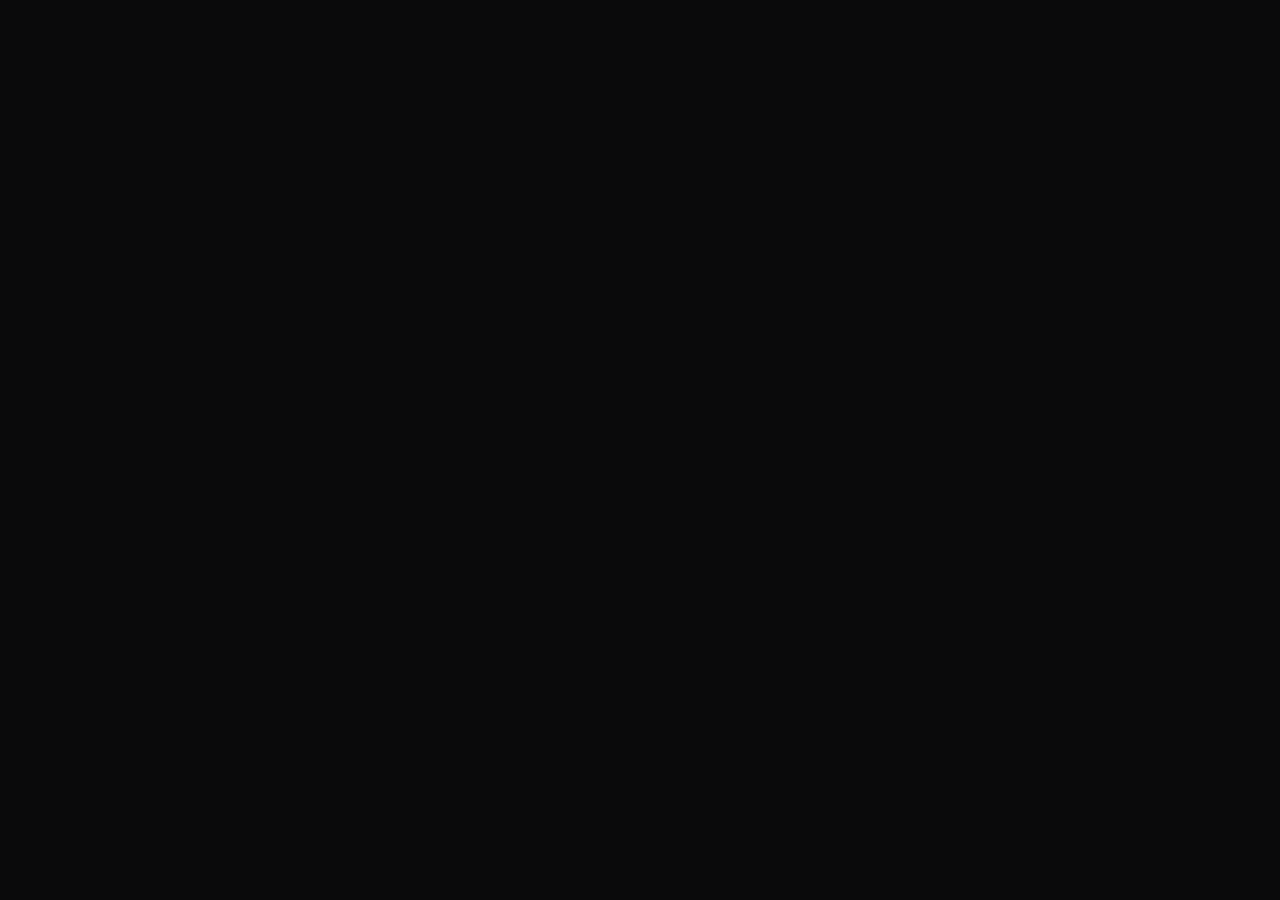
==== index.html @ 2b97b35b "Add files via upload" ====
<!DOCTYPE html>
<html lang="en" data-type="sans" data-cursor="custom">
<head>
  <meta charset="UTF-8" />
  <title>Lotify — Technology-led studio</title>
  <meta name="viewport" content="width=device-width, initial-scale=1" />

  <link rel="preconnect" href="https://fonts.googleapis.com" />
  <link rel="preconnect" href="https://fonts.gstatic.com" crossorigin />
  <link href="https://fonts.googleapis.com/css2?family=Space+Grotesk:wght@400;500;600;700&family=JetBrains+Mono:wght@400;500&family=Instrument+Serif:ital@0;1&display=swap" rel="stylesheet" />

  <link rel="stylesheet" href="styles.css" />
</head>
<body>
  <div id="root"></div>

  <script src="https://unpkg.com/react@18.3.1/umd/react.development.js" integrity="sha384-hD6/rw4ppMLGNu3tX5cjIb+uRZ7UkRJ6BPkLpg4hAu/6onKUg4lLsHAs9EBPT82L" crossorigin="anonymous"></script>
  <script src="https://unpkg.com/react-dom@18.3.1/umd/react-dom.development.js" integrity="sha384-u6aeetuaXnQ38mYT8rp6sbXaQe3NL9t+IBXmnYxwkUI2Hw4bsp2Wvmx4yRQF1uAm" crossorigin="anonymous"></script>
  <script src="https://unpkg.com/@babel/standalone@7.29.0/babel.min.js" integrity="sha384-m08KidiNqLdpJqLq95G/LEi8Qvjl/xUYll3QILypMoQ65QorJ9Lvtp2RXYGBFj1y" crossorigin="anonymous"></script>

  <script src="i18n.js"></script>
  <script src="data.js"></script>

  <script type="text/babel" src="project-art.jsx"></script>
  <script type="text/babel" src="hero-3d.jsx"></script>
  <script type="text/babel" src="app-core.jsx"></script>
  <script type="text/babel" src="sections.jsx"></script>
  <script type="text/babel" src="app.jsx"></script>
</body>
</html>
---- styles.css ----
/* =========================================================
   LOTIFY — dark tech-mono studio site
   Type system: Space Grotesk (display) + JetBrains Mono (mono) + Instrument Serif (editorial)
   ========================================================= */

:root {
  --bg: #0a0a0b;
  --bg-2: #0f0f11;
  --bg-3: #14141a;
  --fg: #f5f5f4;
  --fg-2: #a3a3a0;
  --fg-3: #5a5a55;
  --line: rgba(255,255,255,0.08);
  --line-2: rgba(255,255,255,0.14);
  --accent: #4DA3FF;
  --accent-2: #2BFFCF;
  --grain: 0.12;
  --font-display: 'Space Grotesk', 'Helvetica Neue', Arial, sans-serif;
  --font-mono: 'JetBrains Mono', 'Menlo', 'Courier New', monospace;
  --font-editorial: 'Instrument Serif', 'Times New Roman', serif;
  --font-ui: var(--font-display);
}

/* Tweakable typography modes */
html[data-type="sans"] { --font-ui: var(--font-display); }
html[data-type="serif"] { --font-ui: var(--font-editorial); }
html[data-type="mono"] { --font-ui: var(--font-mono); }

/* ===== Reset / base ===== */
*, *::before, *::after { box-sizing: border-box; }
html, body {
  margin: 0; padding: 0;
  background: var(--bg);
  color: var(--fg);
  font-family: var(--font-ui);
  font-size: 16px;
  line-height: 1.4;
  -webkit-font-smoothing: antialiased;
  -moz-osx-font-smoothing: grayscale;
  text-rendering: optimizeLegibility;
  overflow-x: hidden;
}
body.no-scroll { overflow: hidden; }
a { color: inherit; text-decoration: none; }
button { font-family: inherit; background: none; border: 0; color: inherit; padding: 0; cursor: pointer; }
img, canvas, svg { display: block; max-width: 100%; }

/* ===== Custom cursor ===== */
html[data-cursor="custom"] * { cursor: none !important; }
.cursor {
  position: fixed; top: 0; left: 0; pointer-events: none; z-index: 9999;
  mix-blend-mode: difference;
  transition: transform .15s cubic-bezier(.2,.9,.2,1), width .25s, height .25s, border-radius .25s;
  transform: translate(-50%, -50%);
  will-change: transform;
}
.cursor-dot {
  width: 10px; height: 10px; border-radius: 50%;
  background: var(--fg);
}
.cursor-ring {
  width: 40px; height: 40px; border-radius: 50%;
  border: 1px solid var(--fg);
  background: transparent;
}
.cursor.is-hover .cursor-ring { width: 72px; height: 72px; border-color: var(--accent); }
.cursor.is-drag .cursor-ring { width: 110px; height: 110px; border-radius: 50%; border-color: var(--accent); }
.cursor.is-drag .cursor-dot { width: 4px; height: 4px; }
.cursor.is-text .cursor-ring { width: 2px; height: 26px; border-radius: 2px; background: var(--fg); border: 0; }
.cursor.is-text .cursor-dot { opacity: 0; }

html[data-cursor="crosshair"] .cursor-ring {
  border-radius: 0; background: transparent; border: 0;
  width: 40px; height: 40px;
  background-image:
    linear-gradient(var(--fg), var(--fg)), linear-gradient(var(--fg), var(--fg)),
    linear-gradient(var(--fg), var(--fg)), linear-gradient(var(--fg), var(--fg));
  background-size: 10px 1px, 10px 1px, 1px 10px, 1px 10px;
  background-position: 0 50%, 100% 50%, 50% 0, 50% 100%;
  background-repeat: no-repeat;
}
html[data-cursor="blob"] .cursor-ring {
  border: 0;
  background: var(--accent);
  opacity: 0.85;
  filter: blur(6px);
}
html[data-cursor="blob"] .cursor-dot { background: var(--fg); }
html[data-cursor="none"] .cursor { display: none; }
html[data-cursor="none"] * { cursor: auto !important; }

/* Cursor trail dots */
.cursor-trail {
  position: fixed; pointer-events: none; z-index: 9998;
  width: 6px; height: 6px; border-radius: 50%;
  background: var(--accent);
  opacity: 0.4;
  mix-blend-mode: screen;
}

/* ===== Grain overlay ===== */
.grain {
  position: fixed; inset: -10%; z-index: 9997; pointer-events: none;
  opacity: var(--grain);
  background-image: url("data:image/svg+xml;utf8,<svg xmlns='http://www.w3.org/2000/svg' width='220' height='220'><filter id='n'><feTurbulence type='fractalNoise' baseFrequency='0.9' numOctaves='2' stitchTiles='stitch'/><feColorMatrix values='0 0 0 0 1  0 0 0 0 1  0 0 0 0 1  0 0 0 0.45 0'/></filter><rect width='100%25' height='100%25' filter='url(%23n)'/></svg>");
  background-size: 220px 220px;
  mix-blend-mode: overlay;
  animation: grain-shift 1.2s steps(6) infinite;
}
@keyframes grain-shift {
  0% { transform: translate(0,0); }
  20% { transform: translate(-3%, 2%); }
  40% { transform: translate(2%, -1%); }
  60% { transform: translate(-1%, 3%); }
  80% { transform: translate(3%, -2%); }
  100% { transform: translate(0,0); }
}

/* Scanline (subtle, tech vibe) */
.scanline {
  position: fixed; inset: 0; z-index: 9996; pointer-events: none;
  background: repeating-linear-gradient(0deg, rgba(255,255,255,0) 0, rgba(255,255,255,0) 2px, rgba(255,255,255,0.015) 3px, rgba(255,255,255,0) 4px);
  mix-blend-mode: overlay;
}

/* ===== Loading screen ===== */
.loader {
  position: fixed; inset: 0; z-index: 10000;
  background: var(--bg);
  display: grid; place-items: center;
  overflow: hidden;
}
.loader::before {
  content: '';
  position: absolute; inset: 0;
  background:
    radial-gradient(circle at 30% 30%, rgba(77,163,255,0.14), transparent 40%),
    radial-gradient(circle at 70% 70%, rgba(43,255,207,0.08), transparent 40%);
  animation: loader-breathe 3s ease-in-out infinite;
}
@keyframes loader-breathe {
  0%, 100% { opacity: 0.7; }
  50% { opacity: 1; }
}
.loader-inner {
  position: relative;
  width: min(820px, 90vw);
  display: grid;
  gap: 48px;
  justify-items: stretch;
}
.loader-row {
  display: flex; align-items: center; justify-content: space-between;
  font-family: var(--font-mono); font-size: 11px; letter-spacing: 0.12em;
  color: var(--fg-2);
  text-transform: uppercase;
}
.loader-brand {
  display: flex; align-items: center; justify-content: center;
  gap: 24px;
}
.loader-brand-word {
  font-family: var(--font-display);
  font-weight: 700;
  font-size: clamp(72px, 13vw, 180px);
  letter-spacing: -0.06em;
  line-height: 0.9;
  position: relative;
}
.loader-brand-word::after {
  content: '.';
  color: var(--accent);
}
.loader-brand-word .ch {
  display: inline-block;
  opacity: 0;
  transform: translateY(60%);
  animation: ch-in .6s cubic-bezier(.2,.9,.2,1) forwards;
}
@keyframes ch-in {
  to { opacity: 1; transform: translateY(0); }
}
.loader-bar {
  position: relative;
  height: 2px;
  background: var(--line);
  overflow: hidden;
}
.loader-bar-fill {
  position: absolute; inset: 0 100% 0 0;
  background: var(--fg);
  transition: right .15s linear;
}
.loader-bar-fill::after {
  content: '';
  position: absolute; right: 0; top: 0; bottom: 0; width: 80px;
  background: linear-gradient(90deg, transparent, var(--accent));
}
.loader-meta {
  display: grid; grid-template-columns: 1fr 1fr 1fr; gap: 12px;
  font-family: var(--font-mono); font-size: 10px; letter-spacing: 0.12em;
  color: var(--fg-3); text-transform: uppercase;
}
.loader-meta span b { color: var(--fg); font-weight: 500; }
.loader-scramble {
  font-family: var(--font-mono); font-size: 12px; letter-spacing: 0.1em;
  color: var(--fg-2); text-transform: uppercase;
  min-height: 1em;
}
.loader.is-out { animation: loader-out .8s cubic-bezier(.7,0,.3,1) forwards; }
@keyframes loader-out {
  to { transform: translateY(-100%); }
}

/* corner ticks for loading screen */
.corner {
  position: absolute;
  width: 18px; height: 18px;
  border: 1px solid var(--fg-2);
}
.corner.tl { top: 24px; left: 24px; border-right: 0; border-bottom: 0; }
.corner.tr { top: 24px; right: 24px; border-left: 0; border-bottom: 0; }
.corner.bl { bottom: 24px; left: 24px; border-right: 0; border-top: 0; }
.corner.br { bottom: 24px; right: 24px; border-left: 0; border-top: 0; }

/* ===== Header ===== */
.header {
  position: fixed; top: 0; left: 0; right: 0; z-index: 500;
  padding: 18px 24px;
  display: grid;
  grid-template-columns: auto 1fr auto auto;
  align-items: center;
  gap: 24px;
  pointer-events: none;
}
.header > * { pointer-events: auto; }
.header-logo {
  width: 46px; height: 46px;
  display: grid; place-items: center;
}
.header-logo img { width: 100%; height: 100%; object-fit: contain; filter: none; }
.header-status {
  display: flex; align-items: center; gap: 32px;
  font-family: var(--font-mono); font-size: 10px; letter-spacing: 0.12em;
  color: var(--fg-2); text-transform: uppercase;
  justify-self: center;
}
.header-status .cell { display: flex; align-items: center; gap: 8px; }
.header-status .cell.tag { max-width: 280px; }
.header-status .dot {
  width: 6px; height: 6px; border-radius: 50%;
  background: var(--accent-2);
  animation: dot-pulse 1.4s ease-in-out infinite;
}
@keyframes dot-pulse {
  0%, 100% { opacity: 0.6; transform: scale(1); }
  50% { opacity: 1; transform: scale(1.3); box-shadow: 0 0 10px var(--accent-2); }
}
.lang-toggle {
  display: inline-flex; align-items: center;
  background: rgba(255,255,255,0.06);
  border: 1px solid var(--line-2);
  border-radius: 999px;
  padding: 4px;
  font-family: var(--font-mono); font-size: 10px; letter-spacing: 0.12em;
  text-transform: uppercase;
  backdrop-filter: blur(10px);
}
.lang-toggle button {
  padding: 6px 12px;
  border-radius: 999px;
  color: var(--fg-2);
  transition: color .2s;
}
.lang-toggle button.active { background: var(--fg); color: var(--bg); }
.sound-toggle {
  font-family: var(--font-mono); font-size: 10px; letter-spacing: 0.14em;
  color: var(--fg-2); text-transform: uppercase;
  padding: 8px 12px;
  border: 1px solid transparent;
  transition: color .2s, border-color .2s;
  display: inline-flex; align-items: center; gap: 8px;
}
.sound-toggle:hover { color: var(--fg); }
.sound-toggle .eq {
  display: inline-flex; gap: 2px; align-items: flex-end; height: 14px;
}
.sound-toggle .eq span {
  width: 2px; background: currentColor; height: 40%;
  animation: eq 1s ease-in-out infinite;
}
.sound-toggle.is-on .eq span { animation-play-state: running; }
.sound-toggle:not(.is-on) .eq span { animation-play-state: paused; height: 20%; }
.sound-toggle .eq span:nth-child(2) { animation-delay: .15s; }
.sound-toggle .eq span:nth-child(3) { animation-delay: .3s; }
.sound-toggle .eq span:nth-child(4) { animation-delay: .45s; }
@keyframes eq { 0%,100% { height: 20%; } 50% { height: 90%; } }

.btn-pill {
  position: relative;
  display: inline-flex; align-items: center; gap: 10px;
  background: var(--fg);
  color: var(--bg);
  padding: 12px 22px;
  border-radius: 999px;
  font-family: var(--font-ui); font-weight: 500;
  font-size: 14px;
  transition: transform .2s cubic-bezier(.2,.9,.2,1);
  will-change: transform;
}
.btn-pill.ghost {
  background: transparent;
  color: var(--fg);
  border: 1px solid var(--line-2);
}
.btn-pill.accent { background: var(--accent); color: var(--bg); }
.btn-pill:hover { transform: translate3d(var(--mx, 0), var(--my, 0), 0) scale(1.03); }
.btn-pill .arrow { display: inline-block; transition: transform .3s; }
.btn-pill:hover .arrow { transform: translateX(3px) rotate(-45deg); }

/* Floating bottom nav (Work / About etc.) */
.floating-nav {
  position: fixed; left: 50%; bottom: 22px; z-index: 400;
  transform: translateX(-50%);
  background: rgba(255,255,255,0.05);
  border: 1px solid var(--line-2);
  backdrop-filter: blur(20px);
  border-radius: 999px;
  padding: 5px;
  display: flex; gap: 2px;
  font-family: var(--font-ui); font-weight: 500;
  font-size: 14px;
}
.floating-nav button {
  position: relative;
  padding: 9px 18px;
  border-radius: 999px;
  color: var(--fg-2);
  transition: color .2s;
  z-index: 1;
}
.floating-nav button:hover { color: var(--fg); }
.floating-nav button.active { color: var(--bg); }
.floating-nav .nav-indicator {
  position: absolute;
  top: 5px; bottom: 5px;
  background: var(--fg);
  border-radius: 999px;
  transition: left .35s cubic-bezier(.7,0,.3,1), width .35s cubic-bezier(.7,0,.3,1);
  z-index: 0;
}

/* Bottom left / right controls */
.bottom-left {
  position: fixed; left: 22px; bottom: 22px; z-index: 400;
  display: flex; gap: 8px;
}
.bottom-right {
  position: fixed; right: 22px; bottom: 22px; z-index: 400;
  display: flex; gap: 8px;
}
.icon-btn {
  width: 44px; height: 44px;
  background: rgba(255,255,255,0.05);
  border: 1px solid var(--line-2);
  backdrop-filter: blur(20px);
  border-radius: 999px;
  display: grid; place-items: center;
  color: var(--fg);
  transition: background .2s, color .2s;
}
.icon-btn:hover { background: var(--fg); color: var(--bg); }
.icon-btn.is-active { background: var(--fg); color: var(--bg); }

/* ===== Screens (Work / About / Careers etc.) ===== */
.screen { display: none; }
.screen.is-active { display: block; animation: screen-in .5s cubic-bezier(.2,.9,.2,1); }
@keyframes screen-in { from { opacity: 0; transform: translateY(12px); } to { opacity: 1; transform: none; } }

/* ===== Hero stage (3D grid) ===== */
.hero-stage {
  position: relative;
  width: 100vw; height: 100vh;
  overflow: hidden;
  cursor: grab;
}
.hero-stage.is-dragging { cursor: grabbing; }
.hero-3d {
  position: absolute; inset: 0;
  perspective: 1400px;
  transform-style: preserve-3d;
}
.hero-world {
  position: absolute; top: 50%; left: 50%;
  width: 0; height: 0;
  transform-style: preserve-3d;
  will-change: transform;
}
.hero-tile {
  position: absolute;
  top: 50%; left: 50%;
  width: 420px; height: 260px;
  margin: -130px 0 0 -210px;
  border-radius: 14px;
  overflow: hidden;
  transform-style: preserve-3d;
  background: var(--bg-3);
  border: 1px solid var(--line-2);
  box-shadow: 0 20px 60px -20px rgba(0,0,0,0.6);
  will-change: transform, opacity;
  backface-visibility: hidden;
  transition: box-shadow .3s;
}
.hero-tile:hover { box-shadow: 0 30px 80px -20px rgba(77,163,255,0.35); }
.hero-tile .tile-meta {
  position: absolute; inset: auto 14px 12px 14px;
  display: flex; justify-content: space-between; align-items: flex-end;
  font-family: var(--font-mono); font-size: 10px; letter-spacing: 0.12em;
  color: rgba(255,255,255,0.8); text-transform: uppercase;
  z-index: 2;
}
.hero-tile .tile-top {
  position: absolute; inset: 12px 14px auto 14px;
  display: flex; justify-content: space-between;
  font-family: var(--font-mono); font-size: 10px; letter-spacing: 0.12em;
  color: rgba(255,255,255,0.75); text-transform: uppercase;
  z-index: 2;
}
.hero-tile .tile-title {
  position: absolute; inset: 50% 20px auto 20px;
  transform: translateY(-50%);
  font-family: var(--font-display);
  font-weight: 700;
  font-size: 42px;
  letter-spacing: -0.04em;
  line-height: 0.95;
  color: #fff;
  mix-blend-mode: difference;
  z-index: 2;
}
.hero-tile .tile-art {
  position: absolute; inset: 0;
  z-index: 0;
  overflow: hidden;
}
.hero-tile .tile-overlay {
  position: absolute; inset: 0;
  background: linear-gradient(180deg, rgba(0,0,0,0.0) 0%, rgba(0,0,0,0.35) 100%);
  z-index: 1;
}

/* Hero floating title */
.hero-copy {
  position: absolute; left: 0; right: 0; top: 12vh;
  z-index: 10;
  pointer-events: none;
  text-align: center;
  padding: 0 24px;
}
.hero-copy h1 {
  font-family: var(--font-display);
  font-weight: 700;
  font-size: clamp(56px, 10vw, 148px);
  line-height: 0.88;
  letter-spacing: -0.05em;
  margin: 0;
  mix-blend-mode: difference;
  color: #fff;
}
.hero-copy h1 .em {
  font-family: var(--font-editorial);
  font-style: italic;
  font-weight: 400;
  letter-spacing: -0.02em;
  color: var(--accent);
}
.hero-copy .sub {
  margin-top: 28px;
  font-family: var(--font-mono); font-size: 11px; letter-spacing: 0.18em;
  color: var(--fg-2); text-transform: uppercase;
  mix-blend-mode: difference;
}
.hero-copy .sub .sep { opacity: .4; margin: 0 8px; }

/* Hero bottom indicators */
.hero-indicator {
  position: absolute; left: 24px; top: 50%; transform: translateY(-50%);
  z-index: 20;
  font-family: var(--font-mono); font-size: 10px; letter-spacing: 0.12em;
  color: var(--fg-3); text-transform: uppercase;
  writing-mode: vertical-rl;
}
.hero-indicator.right { left: auto; right: 24px; }

/* Marquee hero alt */
.hero-marquee-wrap {
  position: relative;
  width: 100vw; height: 100vh;
  display: flex; flex-direction: column; justify-content: center; gap: 40px;
  overflow: hidden;
}
.hero-marquee {
  display: flex;
  gap: 24px;
  animation: marquee 45s linear infinite;
  will-change: transform;
}
.hero-marquee.rev { animation-direction: reverse; animation-duration: 55s; }
.hero-marquee .hero-tile {
  position: relative; top: 0; left: 0; margin: 0;
  width: 440px; height: 280px;
  flex-shrink: 0;
}
@keyframes marquee {
  from { transform: translateX(0); }
  to { transform: translateX(-50%); }
}

/* ===== About / general content ===== */
.section {
  position: relative;
  padding: 140px 48px;
  border-top: 1px solid var(--line);
}
.section .eyebrow {
  position: absolute; top: 140px; left: 48px;
  font-family: var(--font-mono); font-size: 10px; letter-spacing: 0.16em;
  color: var(--fg-2); text-transform: uppercase;
  display: flex; align-items: center; gap: 10px;
}
.section .eyebrow::before {
  content: ''; width: 6px; height: 6px; border-radius: 50%;
  background: var(--accent);
}
.lead {
  max-width: 1100px;
  margin: 0 0 0 auto;
  font-family: var(--font-display);
  font-weight: 500;
  font-size: clamp(32px, 3.6vw, 60px);
  line-height: 1.05;
  letter-spacing: -0.03em;
}
.lead .em {
  font-family: var(--font-editorial); font-style: italic; font-weight: 400; color: var(--fg-2);
  letter-spacing: -0.01em;
}

/* ===== Zones / Services ===== */
.zones-grid {
  display: grid;
  grid-template-columns: repeat(3, 1fr);
  gap: 0;
  border-top: 1px solid var(--line);
  margin-top: 80px;
}
.zone {
  padding: 40px 32px 48px;
  border-right: 1px solid var(--line);
  position: relative;
  cursor: pointer;
  overflow: hidden;
}
.zone:last-child { border-right: 0; }
.zone .num {
  font-family: var(--font-mono); font-size: 10px; letter-spacing: 0.16em;
  color: var(--fg-3); text-transform: uppercase;
  margin-bottom: 120px;
}
.zone h3 {
  font-family: var(--font-display); font-weight: 600;
  font-size: 64px; letter-spacing: -0.03em; line-height: 1;
  margin: 0 0 20px 0;
}
.zone p {
  font-size: 15px; color: var(--fg-2); line-height: 1.5;
  margin: 0;
  max-width: 360px;
}
.zone .zone-bar {
  position: absolute; left: 0; right: 0; bottom: 0;
  height: 2px; background: var(--fg);
  transform-origin: left;
  transform: scaleX(0);
  transition: transform .6s cubic-bezier(.2,.9,.2,1);
}
.zone:hover .zone-bar { transform: scaleX(1); }
.zone .zone-shimmer {
  position: absolute; top: 0; left: 0;
  width: 140%; height: 100%;
  background: linear-gradient(90deg, transparent 0%, rgba(77,163,255,0.05) 50%, transparent 100%);
  transform: translateX(-100%);
  opacity: 0;
  transition: opacity .3s;
  pointer-events: none;
}
.zone:hover .zone-shimmer {
  opacity: 1;
  animation: shimmer 1.5s cubic-bezier(.4,0,.2,1) infinite;
}
@keyframes shimmer {
  to { transform: translateX(100%); }
}

/* ===== Process ===== */
.process-list {
  margin-top: 60px;
  border-top: 1px solid var(--line);
}
.process-row {
  display: grid;
  grid-template-columns: 80px 1fr 1fr 40px;
  align-items: center;
  gap: 32px;
  padding: 36px 0;
  border-bottom: 1px solid var(--line);
  cursor: pointer;
  position: relative;
  transition: padding-left .4s;
}
.process-row:hover { padding-left: 20px; }
.process-row .pnum {
  font-family: var(--font-mono); font-size: 12px; letter-spacing: 0.12em;
  color: var(--fg-3);
}
.process-row .ptitle {
  font-family: var(--font-display); font-weight: 600;
  font-size: clamp(32px, 4vw, 64px);
  letter-spacing: -0.03em; line-height: 1;
}
.process-row .pbody {
  color: var(--fg-2);
  font-size: 15px; line-height: 1.5;
  max-width: 440px;
  opacity: .7;
  transition: opacity .3s;
}
.process-row:hover .pbody { opacity: 1; }
.process-row .pdot {
  width: 40px; height: 40px; border-radius: 50%;
  border: 1px solid var(--line-2);
  display: grid; place-items: center;
  transition: background .3s, color .3s, border-color .3s;
}
.process-row:hover .pdot {
  background: var(--accent); border-color: var(--accent); color: var(--bg);
}

/* ===== Clients marquee ===== */
.clients-grid {
  display: grid;
  grid-template-columns: repeat(7, 1fr);
  gap: 1px;
  background: var(--line);
  margin-top: 80px;
  border: 1px solid var(--line);
}
.client-cell {
  background: var(--bg);
  padding: 36px 20px;
  display: grid; place-items: center;
  font-family: var(--font-display); font-weight: 600;
  font-size: 18px; letter-spacing: -0.02em;
  color: var(--fg-2);
  transition: color .3s, background .3s;
  cursor: default;
  min-height: 100px;
  text-transform: uppercase;
}
.client-cell:hover { color: var(--fg); background: var(--bg-3); }

/* ===== Team ===== */
.team-grid {
  display: grid;
  grid-template-columns: repeat(4, 1fr);
  gap: 1px;
  background: var(--line);
  margin-top: 80px;
  border: 1px solid var(--line);
}
.team-cell {
  background: var(--bg);
  padding: 28px;
  aspect-ratio: 1 / 1.15;
  display: flex; flex-direction: column; justify-content: space-between;
  position: relative;
  overflow: hidden;
  cursor: pointer;
}
.team-cell .avatar {
  width: 100%; aspect-ratio: 1/1;
  border-radius: 50%;
  background: var(--bg-3);
  position: relative;
  overflow: hidden;
  display: grid; place-items: center;
  font-family: var(--font-display); font-weight: 700;
  font-size: 44px; letter-spacing: -0.04em;
  color: var(--fg);
  transition: transform .6s cubic-bezier(.2,.9,.2,1);
}
.team-cell:hover .avatar { transform: scale(1.04); }
.team-cell .avatar::before {
  content: '';
  position: absolute; inset: 0;
  background-image: radial-gradient(circle at 30% 30%, rgba(255,255,255,0.08), transparent 60%);
  mix-blend-mode: overlay;
}
.team-cell .avatar-noise {
  position: absolute; inset: 0;
  background-image: url("data:image/svg+xml;utf8,<svg xmlns='http://www.w3.org/2000/svg' width='200' height='200'><filter id='n'><feTurbulence type='fractalNoise' baseFrequency='1.2' numOctaves='2' stitchTiles='stitch'/><feColorMatrix values='0 0 0 0 1  0 0 0 0 1  0 0 0 0 1  0 0 0 0.35 0'/></filter><rect width='100%25' height='100%25' filter='url(%23n)'/></svg>");
  mix-blend-mode: overlay; opacity: .6;
}
.team-cell .name {
  margin-top: 20px;
  font-family: var(--font-display); font-weight: 600;
  font-size: 20px; letter-spacing: -0.02em;
}
.team-cell .role {
  font-family: var(--font-mono); font-size: 10px; letter-spacing: 0.12em;
  color: var(--fg-2); text-transform: uppercase;
  margin-top: 4px;
}

/* ===== Feedback ===== */
.feedback-grid {
  display: grid;
  grid-template-columns: repeat(2, 1fr);
  gap: 32px;
  margin-top: 80px;
}
.fb-card {
  border: 1px solid var(--line-2);
  border-radius: 14px;
  padding: 40px;
  background: var(--bg-2);
  display: flex; flex-direction: column; justify-content: space-between;
  min-height: 300px;
  transition: border-color .3s, background .3s;
  position: relative; overflow: hidden;
}
.fb-card:hover { border-color: var(--accent); background: var(--bg-3); }
.fb-card .q {
  font-family: var(--font-editorial); font-weight: 400;
  font-size: 26px; line-height: 1.25; letter-spacing: -0.02em;
  color: var(--fg);
}
.fb-card .q::before { content: '"'; color: var(--accent); margin-right: 4px; }
.fb-card .q::after { content: '"'; color: var(--accent); margin-left: 2px; }
.fb-card .by {
  margin-top: 32px;
  font-family: var(--font-display); font-weight: 600; font-size: 15px;
}
.fb-card .by-role {
  font-family: var(--font-mono); font-size: 10px; letter-spacing: 0.12em;
  color: var(--fg-2); text-transform: uppercase;
  margin-top: 4px;
}
.fb-card .mark {
  position: absolute; top: 20px; right: 28px;
  font-family: var(--font-editorial); font-size: 120px; line-height: 1;
  color: var(--accent); opacity: 0.1;
  pointer-events: none;
}

/* ===== Contact ===== */
.contact {
  padding: 160px 48px 200px;
  position: relative;
}
.contact h2 {
  font-family: var(--font-display); font-weight: 700;
  font-size: clamp(80px, 14vw, 220px);
  letter-spacing: -0.05em; line-height: 0.88;
  margin: 60px 0 60px;
  max-width: 1400px;
}
.contact h2 .em {
  font-family: var(--font-editorial); font-style: italic; font-weight: 400;
  color: var(--accent); letter-spacing: -0.02em;
}
.contact-meta {
  display: grid;
  grid-template-columns: repeat(3, 1fr);
  gap: 32px;
  max-width: 1200px;
  border-top: 1px solid var(--line);
  padding-top: 40px;
}
.contact-cell h5 {
  font-family: var(--font-mono); font-size: 10px; letter-spacing: 0.16em;
  color: var(--fg-3); text-transform: uppercase;
  margin: 0 0 12px;
}
.contact-cell p, .contact-cell a {
  font-family: var(--font-display); font-weight: 500;
  font-size: 20px; letter-spacing: -0.01em;
  margin: 0;
  color: var(--fg);
}
.contact-cell a { display: inline-block; padding-bottom: 2px; border-bottom: 1px solid transparent; transition: border-color .25s; }
.contact-cell a:hover { border-bottom-color: var(--accent); }

/* ===== Project modal (scroll-driven case study) ===== */
.project-modal {
  position: fixed; inset: 0; z-index: 800;
  background: var(--bg);
  overflow-y: auto; overflow-x: hidden;
  opacity: 0; pointer-events: none;
  transition: opacity .4s;
}
.project-modal.is-open { opacity: 1; pointer-events: auto; }
.project-close {
  position: fixed; top: 24px; right: 24px; z-index: 10;
  width: 46px; height: 46px;
  border-radius: 50%;
  background: rgba(255,255,255,0.08);
  backdrop-filter: blur(12px);
  border: 1px solid var(--line-2);
  color: var(--fg);
  display: grid; place-items: center;
  transition: background .2s, transform .3s;
}
.project-close:hover { background: var(--fg); color: var(--bg); transform: rotate(90deg); }

.pm-progress {
  position: fixed; top: 0; left: 0; right: 0;
  height: 2px; background: rgba(255,255,255,0.05);
  z-index: 9;
}
.pm-progress-fill {
  height: 100%; background: var(--accent);
  transform-origin: left;
  transform: scaleX(0);
}

.pm-hero {
  position: relative;
  min-height: 100vh;
  padding: 100px 48px 60px;
  display: flex; flex-direction: column; justify-content: space-between;
  overflow: hidden;
}
.pm-hero .pm-bg {
  position: absolute; inset: 0;
  z-index: 0;
  opacity: 0.7;
}
.pm-hero > * { position: relative; z-index: 1; }
.pm-top {
  display: flex; justify-content: space-between; align-items: flex-start;
  font-family: var(--font-mono); font-size: 10px; letter-spacing: 0.14em;
  color: var(--fg-2); text-transform: uppercase;
  gap: 40px;
}
.pm-title {
  font-family: var(--font-display); font-weight: 700;
  font-size: clamp(80px, 15vw, 240px);
  letter-spacing: -0.05em; line-height: 0.88;
  margin: 60px 0 30px;
}
.pm-tagline {
  font-family: var(--font-editorial); font-style: italic;
  font-size: clamp(24px, 2.4vw, 38px); line-height: 1.2;
  color: var(--fg);
  max-width: 900px;
}
.pm-meta-grid {
  display: grid; grid-template-columns: repeat(4, 1fr);
  gap: 24px;
  padding-top: 28px;
  border-top: 1px solid var(--line-2);
}
.pm-meta-grid h6 {
  font-family: var(--font-mono); font-size: 10px; letter-spacing: 0.14em;
  color: var(--fg-3); text-transform: uppercase;
  margin: 0 0 6px;
}
.pm-meta-grid p {
  font-family: var(--font-display); font-weight: 500;
  font-size: 15px; letter-spacing: -0.01em;
  margin: 0;
}

.pm-section {
  padding: 120px 48px;
  border-top: 1px solid var(--line);
  position: relative;
}
.pm-section-grid {
  display: grid; grid-template-columns: 200px 1fr;
  gap: 60px;
  max-width: 1400px;
}
.pm-section-label {
  font-family: var(--font-mono); font-size: 10px; letter-spacing: 0.16em;
  color: var(--fg-2); text-transform: uppercase;
}
.pm-section-body {
  font-family: var(--font-display); font-weight: 500;
  font-size: clamp(26px, 2.6vw, 40px); line-height: 1.25; letter-spacing: -0.02em;
  color: var(--fg);
}

.pm-stats {
  display: grid; grid-template-columns: repeat(4, 1fr);
  gap: 32px;
  padding: 120px 48px;
  border-top: 1px solid var(--line);
}
.pm-stat .n {
  font-family: var(--font-display); font-weight: 700;
  font-size: clamp(60px, 6vw, 110px);
  letter-spacing: -0.05em; line-height: 0.9;
  color: var(--accent);
}
.pm-stat .l {
  font-family: var(--font-mono); font-size: 10px; letter-spacing: 0.14em;
  color: var(--fg-2); text-transform: uppercase;
  margin-top: 14px; max-width: 180px;
}

.pm-gallery {
  padding: 60px 48px 120px;
  display: grid; grid-template-columns: repeat(12, 1fr);
  gap: 16px; grid-auto-rows: 140px;
}
.pm-gallery-item {
  border-radius: 12px;
  overflow: hidden;
  background: var(--bg-3);
  border: 1px solid var(--line);
  position: relative;
}
.pm-gallery-item .gl-label {
  position: absolute; bottom: 14px; left: 16px;
  font-family: var(--font-mono); font-size: 10px; letter-spacing: 0.12em;
  color: rgba(255,255,255,0.85); text-transform: uppercase;
  z-index: 2;
}
.pm-gallery-item.a { grid-column: span 8; grid-row: span 3; }
.pm-gallery-item.b { grid-column: span 4; grid-row: span 3; }
.pm-gallery-item.c { grid-column: span 4; grid-row: span 2; }
.pm-gallery-item.d { grid-column: span 4; grid-row: span 2; }
.pm-gallery-item.e { grid-column: span 4; grid-row: span 2; }
.pm-gallery-item.f { grid-column: span 6; grid-row: span 3; }
.pm-gallery-item.g { grid-column: span 6; grid-row: span 3; }

.pm-next {
  padding: 160px 48px;
  border-top: 1px solid var(--line);
  display: flex; justify-content: space-between; align-items: flex-end;
  cursor: pointer;
  transition: padding .4s;
}
.pm-next:hover { padding-left: 80px; }
.pm-next .l {
  font-family: var(--font-mono); font-size: 11px; letter-spacing: 0.16em;
  color: var(--fg-2); text-transform: uppercase;
  margin-bottom: 16px;
}
.pm-next .t {
  font-family: var(--font-display); font-weight: 700;
  font-size: clamp(60px, 10vw, 160px);
  letter-spacing: -0.05em; line-height: 0.88;
}
.pm-next .arrow {
  font-size: 100px; line-height: 1;
  transition: transform .4s;
}
.pm-next:hover .arrow { transform: translateX(20px); }

/* ===== Project tile artwork (SVG procedural) ===== */
.art {
  position: absolute; inset: 0;
  overflow: hidden;
}
.art svg { position: absolute; inset: 0; width: 100%; height: 100%; }

/* ===== Tweaks panel ===== */
.tweaks-panel {
  position: fixed; right: 24px; bottom: 78px; z-index: 600;
  width: 280px;
  background: rgba(12,12,14,0.85);
  backdrop-filter: blur(20px);
  border: 1px solid var(--line-2);
  border-radius: 14px;
  padding: 18px;
  font-family: var(--font-mono); font-size: 11px; letter-spacing: 0.08em;
  color: var(--fg-2); text-transform: uppercase;
  display: none;
}
.tweaks-panel.is-open { display: block; animation: tw-in .3s; }
@keyframes tw-in { from { opacity: 0; transform: translateY(8px); } to { opacity: 1; transform: none; } }
.tweaks-panel h4 {
  margin: 0 0 14px;
  display: flex; justify-content: space-between; align-items: center;
  font-size: 10px; color: var(--fg);
}
.tweak-row { margin-bottom: 14px; }
.tweak-row > label {
  display: block;
  margin-bottom: 6px;
  font-size: 10px;
}
.tweak-opts {
  display: flex; gap: 4px; flex-wrap: wrap;
}
.tweak-opts button {
  padding: 6px 10px;
  border: 1px solid var(--line-2);
  border-radius: 6px;
  color: var(--fg-2);
  font-family: inherit; font-size: 10px; letter-spacing: 0.08em;
}
.tweak-opts button.active {
  background: var(--fg); color: var(--bg); border-color: var(--fg);
}
.tweak-swatches { display: flex; gap: 6px; }
.tweak-swatches button {
  width: 26px; height: 26px; border-radius: 50%;
  border: 2px solid transparent;
  padding: 0;
}
.tweak-swatches button.active { border-color: var(--fg); }
.tweak-slider {
  width: 100%;
  -webkit-appearance: none; appearance: none;
  background: var(--line);
  height: 2px; border-radius: 999px;
  outline: none;
}
.tweak-slider::-webkit-slider-thumb {
  -webkit-appearance: none; appearance: none;
  width: 14px; height: 14px; border-radius: 50%;
  background: var(--fg); cursor: grab;
}

/* Scroll reveal */
[data-reveal] {
  opacity: 0;
  transform: translateY(28px);
  transition: opacity .8s cubic-bezier(.2,.9,.2,1), transform .8s cubic-bezier(.2,.9,.2,1);
  transition-delay: var(--delay, 0s);
}
[data-reveal].is-in {
  opacity: 1; transform: none;
}

/* Responsive niceties */
@media (max-width: 960px) {
  .zones-grid, .team-grid { grid-template-columns: 1fr 1fr; }
  .clients-grid { grid-template-columns: repeat(3, 1fr); }
  .feedback-grid, .contact-meta, .pm-meta-grid, .pm-stats { grid-template-columns: 1fr 1fr; }
  .process-row { grid-template-columns: 40px 1fr 40px; }
  .process-row .pbody { display: none; }
  .header-status { display: none; }
  .pm-section-grid { grid-template-columns: 1fr; gap: 20px; }
  .pm-gallery { grid-template-columns: repeat(6, 1fr); }
}

/* Focus states */
button:focus-visible, a:focus-visible { outline: 2px solid var(--accent); outline-offset: 2px; }
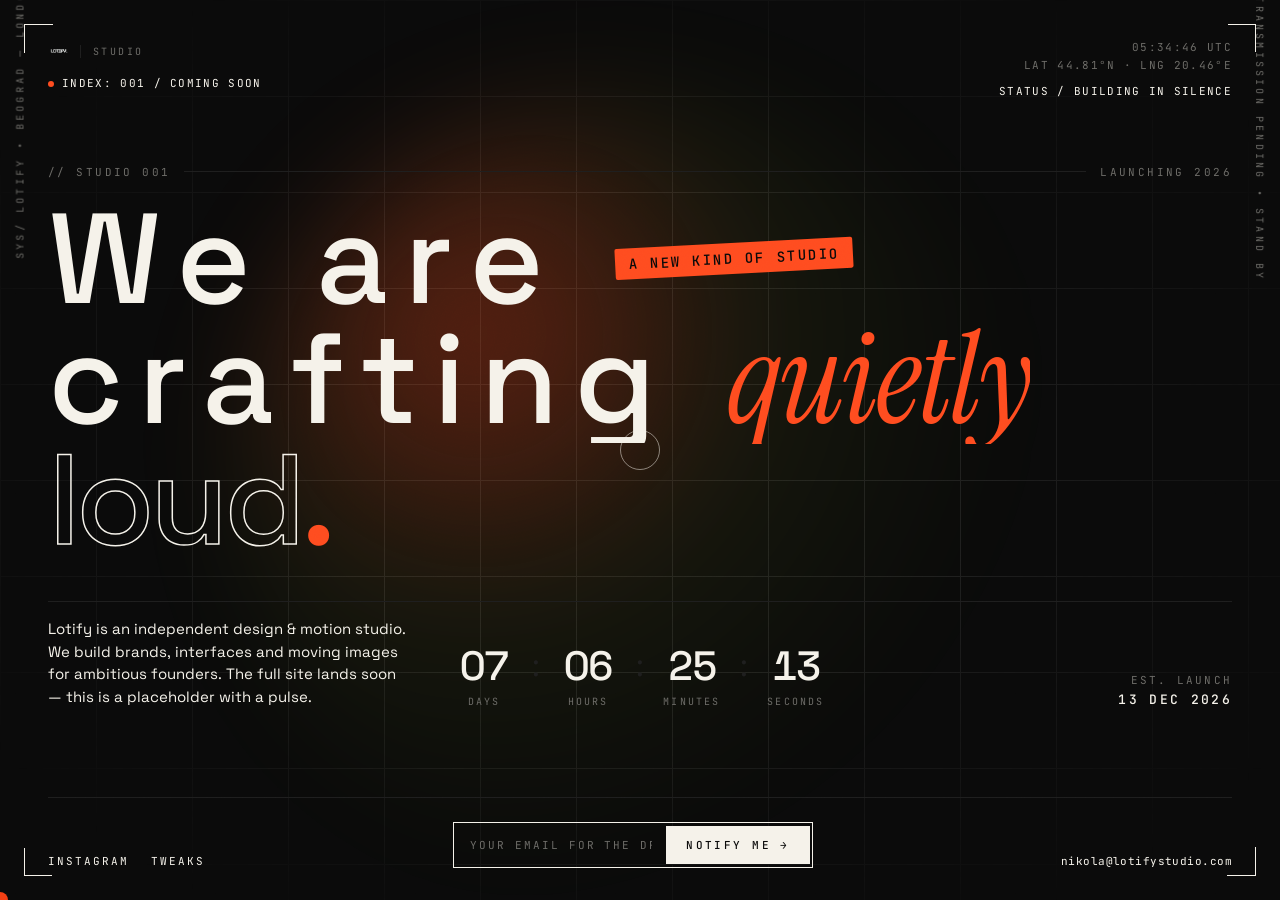
==== commit 407725a8: "Add files via upload" ====
--- a/index.html
+++ b/index.html
@@ -1,30 +1,827 @@
-<!DOCTYPE html>
-<html lang="en" data-type="sans" data-cursor="custom">
+<!doctype html>
+<html lang="en">
 <head>
-  <meta charset="UTF-8" />
-  <title>Lotify — Technology-led studio</title>
-  <meta name="viewport" content="width=device-width, initial-scale=1" />
-
-  <link rel="preconnect" href="https://fonts.googleapis.com" />
-  <link rel="preconnect" href="https://fonts.gstatic.com" crossorigin />
-  <link href="https://fonts.googleapis.com/css2?family=Space+Grotesk:wght@400;500;600;700&family=JetBrains+Mono:wght@400;500&family=Instrument+Serif:ital@0;1&display=swap" rel="stylesheet" />
-
-  <link rel="stylesheet" href="styles.css" />
+<meta charset="utf-8" />
+<meta name="viewport" content="width=device-width, initial-scale=1" />
+<title>Lotify Studio — Coming Soon</title>
+<link rel="preconnect" href="https://fonts.googleapis.com">
+<link rel="preconnect" href="https://fonts.gstatic.com" crossorigin>
+<link href="https://fonts.googleapis.com/css2?family=Space+Grotesk:wght@300;400;500;600;700&family=Instrument+Serif:ital@0;1&family=JetBrains+Mono:wght@300;400;500&display=swap" rel="stylesheet">
+<style>
+  :root{
+    --bg: #0a0a0a;
+    --ink: #f5f2ea;
+    --dim: #6b6a66;
+    --line: #1e1e1e;
+    --accent: #d8ff3c;     /* electric lime */
+    --accent-2: #ff4b1f;   /* hot orange */
+    --paper: #ebe6d9;
+  }
+  *{box-sizing:border-box; margin:0; padding:0;}
+  html,body{height:100%;}
+  body{
+    font-family: 'Space Grotesk', sans-serif;
+    background: var(--bg);
+    color: var(--ink);
+    min-height: 100vh;
+    min-height: 100dvh;
+    overflow-x: hidden;
+    cursor: none;
+    -webkit-font-smoothing: antialiased;
+  }
+
+  /* ----- Noise grain overlay ----- */
+  .grain{
+    position:fixed; inset:-50%; pointer-events:none; z-index: 99;
+    opacity: .08; mix-blend-mode: overlay;
+    background-image: url("data:image/svg+xml;utf8,<svg xmlns='http://www.w3.org/2000/svg' width='200' height='200'><filter id='n'><feTurbulence type='fractalNoise' baseFrequency='0.9' numOctaves='3' stitchTiles='stitch'/><feColorMatrix values='0 0 0 0 1  0 0 0 0 1  0 0 0 0 1  0 0 0 0.9 0'/></filter><rect width='100%' height='100%' filter='url(%23n)'/></svg>");
+    animation: grain 1s steps(6) infinite;
+  }
+  @keyframes grain{
+    0%{transform:translate(0,0)} 20%{transform:translate(-3%,2%)} 40%{transform:translate(2%,-3%)}
+    60%{transform:translate(-1%,1%)} 80%{transform:translate(3%,3%)} 100%{transform:translate(0,0)}
+  }
+
+  /* ----- Grid background ----- */
+  .grid-bg{
+    position:fixed; inset:0; z-index:0;
+    background-image:
+      linear-gradient(to right, var(--line) 1px, transparent 1px),
+      linear-gradient(to bottom, var(--line) 1px, transparent 1px);
+    background-size: 96px 96px;
+    mask-image: radial-gradient(ellipse at center, black 40%, transparent 85%);
+    -webkit-mask-image: radial-gradient(ellipse at center, black 40%, transparent 85%);
+  }
+
+  /* ----- Orb (big soft gradient) ----- */
+  .orb{
+    position:fixed; z-index:1;
+    width: 90vmin; height: 90vmin;
+    left: 50%; top: 55%;
+    transform: translate(-50%, -50%);
+    border-radius: 50%;
+    background: radial-gradient(circle at 30% 30%, var(--accent) 0%, rgba(216,255,60,.15) 35%, transparent 70%);
+    filter: blur(60px);
+    opacity: .35;
+    animation: orb 14s ease-in-out infinite alternate;
+    pointer-events:none;
+  }
+  @keyframes orb{
+    0%{transform: translate(-55%, -55%) scale(1); }
+    50%{transform: translate(-45%, -52%) scale(1.1);}
+    100%{transform: translate(-52%, -48%) scale(0.95);}
+  }
+
+  /* ----- Frame (corner brackets + edges) ----- */
+  .frame{position:fixed; inset:24px; z-index: 5; pointer-events:none;}
+  .frame::before, .frame::after{
+    content:""; position:absolute; width:28px; height:28px;
+    border: 1.5px solid var(--ink);
+  }
+  .frame::before{ top:0; left:0; border-right:none; border-bottom:none;}
+  .frame::after { bottom:0; right:0; border-left:none; border-top:none;}
+  .frame .b, .frame .c{position:absolute; width:28px; height:28px; border:1.5px solid var(--ink);}
+  .frame .b{ top:0; right:0; border-left:none; border-bottom:none;}
+  .frame .c{ bottom:0; left:0; border-right:none; border-top:none;}
+
+  /* ----- Top bar ----- */
+  .topbar{
+    position:fixed; top:40px; left:48px; right:48px; z-index: 10;
+    display:flex; justify-content:space-between; align-items:flex-start;
+    font-family: 'JetBrains Mono', monospace;
+    font-size: 11px; letter-spacing: .12em; text-transform: uppercase;
+    color: var(--dim);
+  }
+  .topbar .group{display:flex; flex-direction:column; gap:4px;}
+  .topbar .group.right{align-items:flex-end;}
+  .topbar .ink{color: var(--ink);}
+  .live-dot{
+    display:inline-block; width:6px; height:6px; border-radius:50%;
+    background: var(--accent); margin-right:8px;
+    box-shadow: 0 0 0 0 var(--accent);
+    animation: pulse 1.6s ease-out infinite;
+  }
+  @keyframes pulse{
+    0%{box-shadow: 0 0 0 0 rgba(216,255,60,.6);}
+    70%{box-shadow: 0 0 0 12px rgba(216,255,60,0);}
+    100%{box-shadow: 0 0 0 0 rgba(216,255,60,0);}
+  }
+
+  /* ----- Stage ----- */
+  .stage{
+    position:relative; z-index:3;
+    min-height: 100vh;
+    min-height: 100dvh;
+    display:flex;
+    flex-direction: column;
+    gap: 32px;
+    padding: 108px 48px 32px;
+  }
+  .stage .center{ flex: 1; min-height: 0;}
+
+  /* ----- Center block ----- */
+  .center{
+    display:flex; flex-direction:column; justify-content:center; align-items:stretch;
+    gap: 24px;
+    position:relative;
+  }
+  .eyebrow{
+    display:flex; align-items:center; gap:14px;
+    font-family: 'JetBrains Mono', monospace;
+    font-size: 11px; letter-spacing:.22em; text-transform:uppercase;
+    color: var(--dim);
+  }
+  .eyebrow .bar{height:1px; background: var(--line); flex:1;}
+
+  /* Giant headline */
+  .headline{
+    font-family: 'Space Grotesk', sans-serif;
+    font-weight: 500;
+    font-size: clamp(48px, 10vw, 180px);
+    line-height: .88;
+    letter-spacing: -0.04em;
+    position:relative;
+  }
+  .headline .row{display:flex; align-items:baseline; gap:.15em; flex-wrap:wrap;}
+  .headline .serif{
+    font-family: 'Instrument Serif', serif;
+    font-style: italic;
+    font-weight: 400;
+    color: var(--accent);
+    letter-spacing: -0.02em;
+  }
+  .headline .outline{
+    -webkit-text-stroke: 1.5px var(--ink);
+    color: transparent;
+  }
+  .headline .stamp{
+    display:inline-flex; align-items:center; justify-content:center;
+    font-family: 'JetBrains Mono', monospace;
+    font-size: 14px; letter-spacing:.18em; text-transform:uppercase;
+    background: var(--accent); color: #0a0a0a;
+    padding: 10px 14px 9px;
+    border-radius: 2px;
+    transform: translateY(-.3em) rotate(-3deg);
+    white-space: nowrap;
+    align-self: center;
+  }
+
+  /* Letter reveal */
+  .ch{
+    display:inline-block;
+    animation: chIn .9s cubic-bezier(.2,.8,.2,1) both;
+  }
+  @keyframes chIn{
+    from{transform: translateY(110%); opacity:0;}
+    to{transform: translateY(0); opacity:1;}
+  }
+  .line-mask{ display:inline-block; overflow:hidden; padding-bottom:.06em;}
+
+  /* Sub row */
+  .subrow{
+    display:grid;
+    grid-template-columns: 1fr auto 1fr;
+    gap: 40px;
+    align-items:end;
+    padding-top: 16px;
+    border-top: 1px solid var(--line);
+    margin-top: 20px;
+  }
+  .subrow p{
+    font-size: 15px; line-height: 1.5; color: var(--ink);
+    max-width: 42ch;
+  }
+  .subrow .meta{
+    font-family: 'JetBrains Mono', monospace;
+    font-size: 11px; letter-spacing: .2em; text-transform: uppercase;
+    color: var(--dim);
+    text-align:right;
+  }
+  .subrow .meta strong{color:var(--ink); font-weight:500; display:block; font-size:13px; margin-top:4px; letter-spacing:.18em;}
+
+  /* Countdown pill */
+  .countdown{
+    display:flex; align-items:center; gap: 16px;
+    font-family: 'Space Grotesk', sans-serif;
+    justify-content:center;
+  }
+  .cd-box{
+    display:flex; flex-direction:column; align-items:center;
+    min-width: 64px;
+  }
+  .cd-num{
+    font-size: clamp(30px, 3.2vw, 44px); font-weight: 500; line-height: 1;
+    letter-spacing: -0.03em;
+    font-variant-numeric: tabular-nums;
+    color: var(--ink);
+  }
+  .cd-lbl{
+    margin-top: 8px;
+    font-family: 'JetBrains Mono', monospace;
+    font-size: 10px; letter-spacing: .22em; text-transform: uppercase;
+    color: var(--dim);
+  }
+  .cd-sep{
+    font-size: clamp(22px, 2.4vw, 32px); color: var(--line);
+    transform: translateY(-12px);
+  }
+
+  /* ----- Bottom bar ----- */
+  .bottom{
+    display:flex; justify-content:space-between; align-items:flex-end;
+    gap: 32px;
+    padding-top: 24px;
+    border-top: 1px solid var(--line);
+    font-family: 'JetBrains Mono', monospace;
+    font-size: 11px; letter-spacing: .18em; text-transform: uppercase;
+    color: var(--dim);
+  }
+  .bottom .socials{display:flex; gap: 22px;}
+  .bottom .socials a{
+    color: var(--ink); text-decoration: none; position:relative;
+  }
+  .bottom .socials a::after{
+    content:""; position:absolute; left:0; right:0; bottom:-4px; height:1px;
+    background: var(--accent); transform-origin: left; transform: scaleX(0);
+    transition: transform .4s cubic-bezier(.2,.8,.2,1);
+  }
+  .bottom .socials a:hover::after{ transform: scaleX(1); }
+  .bottom .contact-line a{
+    color: var(--ink); text-decoration: none; position: relative;
+    text-transform: none; letter-spacing: .04em;
+  }
+  .bottom .contact-line a::after{
+    content:""; position:absolute; left:0; right:0; bottom:-3px; height:1px;
+    background: var(--accent); transform-origin: left; transform: scaleX(0);
+    transition: transform .4s cubic-bezier(.2,.8,.2,1);
+  }
+  .bottom .contact-line a:hover::after{ transform: scaleX(1); }
+
+  /* Email form */
+  .notify{
+    display:flex; align-items:center; gap:0;
+    border: 1px solid var(--ink);
+    background: transparent;
+    padding: 2px;
+    min-width: 360px;
+  }
+  .notify input{
+    flex:1; background:transparent; border:0; outline:0;
+    color: var(--ink);
+    font-family: 'JetBrains Mono', monospace;
+    font-size: 12px; letter-spacing:.08em;
+    padding: 12px 14px;
+  }
+  .notify input::placeholder{color: var(--dim); text-transform: uppercase; letter-spacing:.18em; font-size:11px;}
+  .notify button{
+    background: var(--ink); color: var(--bg);
+    border:0; cursor:none;
+    font-family: 'JetBrains Mono', monospace;
+    font-size: 11px; letter-spacing: .22em; text-transform: uppercase; font-weight:500;
+    padding: 12px 20px;
+    transition: background .2s ease, color .2s ease;
+    position: relative; overflow:hidden;
+  }
+  .notify button:hover{ background: var(--accent); color: #0a0a0a;}
+  .notify.ok{ border-color: var(--accent); }
+  .notify.ok input::placeholder{ color: var(--accent);}
+
+  /* ----- Marquee ----- */
+  .marquee{
+    position:fixed; left:0; right:0; z-index: 2;
+    overflow:hidden;
+    white-space: nowrap;
+    pointer-events:none;
+    border-top: 1px solid var(--line);
+    border-bottom: 1px solid var(--line);
+    padding: 16px 0;
+    backdrop-filter: blur(2px);
+  }
+  .marquee.top{ top: 96px; display:none;} /* reserved */
+  .marquee-track{
+    display:inline-flex; gap: 48px;
+    animation: marquee 28s linear infinite;
+    font-family: 'Instrument Serif', serif;
+    font-style: italic;
+    font-size: 28px;
+    color: var(--ink);
+  }
+  .marquee-track span{display:inline-flex; align-items:center; gap:48px;}
+  .marquee-track .dot{
+    width:10px; height:10px; border-radius:50%; background: var(--accent);
+    display:inline-block;
+  }
+  @keyframes marquee{
+    from{transform: translateX(0);}
+    to{transform: translateX(-50%);}
+  }
+
+  /* ----- Custom cursor ----- */
+  .cursor{
+    position: fixed; z-index: 200; pointer-events:none;
+    width: 16px; height: 16px; border-radius:50%;
+    background: var(--accent);
+    mix-blend-mode: difference;
+    transform: translate(-50%,-50%);
+    transition: width .2s ease, height .2s ease, background .2s ease;
+  }
+  .cursor.big{ width: 72px; height: 72px; background: var(--accent);}
+  .cursor-ring{
+    position: fixed; z-index:199; pointer-events:none;
+    width: 40px; height: 40px; border-radius:50%;
+    border: 1px solid var(--ink);
+    transform: translate(-50%,-50%);
+    transition: transform .12s ease-out;
+    opacity:.5;
+  }
+
+  /* ----- Side verticals ----- */
+  .side{
+    position:fixed; z-index: 6;
+    font-family: 'JetBrains Mono', monospace;
+    font-size: 10px; letter-spacing: .32em; text-transform: uppercase;
+    color: var(--dim);
+  }
+  .side.left{ left: 20px; top: 50%; transform: rotate(-90deg) translateX(50%); transform-origin: left center;}
+  .side.right{ right: 20px; top: 50%; transform: rotate(90deg) translateX(-50%); transform-origin: right center;}
+
+  /* ----- Logo mark ----- */
+  .logo{
+    display:flex; align-items:center; gap:10px; color: var(--ink);
+  }
+  .logo img{ height: 22px; width:auto; filter: invert(1);}
+  .logo .tag{
+    font-family: 'JetBrains Mono', monospace;
+    font-size: 10px; letter-spacing:.24em; text-transform:uppercase;
+    color: var(--dim);
+    padding-left: 12px; border-left: 1px solid var(--line);
+  }
+
+  /* ----- Glitch on hover for the word "soon" ----- */
+  .glitch{position:relative; display:inline-block;}
+  .glitch::before, .glitch::after{
+    content: attr(data-text);
+    position:absolute; left:0; top:0;
+    width:100%;
+    color: var(--accent-2);
+    opacity: 0;
+    pointer-events:none;
+  }
+  .glitch:hover::before{
+    opacity: .9; animation: glitchA .4s steps(2,end) infinite; color: var(--accent);
+  }
+  .glitch:hover::after{
+    opacity: .9; animation: glitchB .4s steps(2,end) infinite;
+  }
+  @keyframes glitchA{
+    0%{ transform: translate(-2px,-2px); clip-path: inset(10% 0 60% 0);}
+    50%{transform: translate(2px,1px);  clip-path: inset(40% 0 20% 0);}
+    100%{transform: translate(-1px,2px);clip-path: inset(60% 0 10% 0);}
+  }
+  @keyframes glitchB{
+    0%{ transform: translate(2px,2px);  clip-path: inset(60% 0 10% 0);}
+    50%{transform: translate(-2px,-1px);clip-path: inset(20% 0 50% 0);}
+    100%{transform: translate(1px,-2px);clip-path: inset(10% 0 70% 0);}
+  }
+
+  /* ----- Tweaks panel ----- */
+  .tweaks{
+    position:fixed; right: 24px; bottom: 24px; z-index: 300;
+    background: #111; color: var(--ink);
+    border: 1px solid var(--line);
+    padding: 14px; width: 260px;
+    font-family: 'JetBrains Mono', monospace;
+    font-size: 11px; letter-spacing: .08em;
+    display: none;
+  }
+  .tweaks.on{ display:block;}
+  .tweaks h4{
+    font-size: 10px; letter-spacing: .24em; text-transform: uppercase;
+    color: var(--dim); margin-bottom: 10px;
+    display:flex; justify-content:space-between; align-items:center;
+  }
+  .tweaks h4 .close{ cursor:pointer; color: #f5f2ea;}
+  .tweaks .row{display:flex; flex-direction:column; gap:6px; margin-bottom: 10px;}
+  .tweaks .swatches{display:flex; gap:6px;}
+  .tweaks .sw{
+    width:24px; height:24px; border-radius:4px; cursor:pointer;
+    border: 1px solid var(--line);
+  }
+  .tweaks .sw.active{ outline: 2px solid var(--ink); outline-offset:2px;}
+  .tweaks input[type=range]{ width:100%;}
+  .tweaks label{ color: var(--dim); text-transform: uppercase; letter-spacing:.18em; font-size:10px;}
+  .tweaks .toggles{display:flex; gap:6px; flex-wrap:wrap;}
+  .tweaks .tbtn{
+    padding: 6px 8px; border:1px solid var(--line); cursor:pointer;
+    background: transparent; color: var(--ink); font-family: inherit; font-size:10px;
+    letter-spacing: .2em; text-transform:uppercase;
+  }
+  .tweaks .tbtn.on{ background: var(--accent); color: #000; border-color: var(--accent);}
+
+  /* Short viewports — compress further */
+  @media (max-height: 720px){
+    .stage{padding: 96px 40px 24px; gap: 20px;}
+    .headline{font-size: clamp(44px, 7.8vw, 120px);}
+    .subrow{margin-top: 12px; padding-top: 12px; gap: 24px;}
+    .cd-num{font-size: 28px;}
+    .cd-box{min-width: 52px;}
+    .eyebrow{display:none;}
+  }
+  @media (max-height: 560px){
+    .stage{padding: 84px 32px 20px;}
+    .headline{font-size: clamp(36px, 6vw, 88px);}
+    .subrow p{font-size:13px;}
+  }
+
+  @media (max-width: 820px){
+    .stage{padding: 100px 20px 20px;}
+    .topbar{left:20px; right:20px; top:24px;}
+    .frame{inset:12px;}
+    .subrow{grid-template-columns: 1fr; gap: 16px;}
+    .notify{min-width: 0; width: 100%;}
+    .bottom{flex-direction: column; align-items:flex-start; gap: 20px;}
+    .side{display:none;}
+    .cd-num{font-size: 32px;}
+    .cd-box{min-width: 58px;}
+    .headline{font-size: clamp(48px, 13vw, 96px);}
+
+    /* Tweaks → bottom sheet on mobile */
+    .tweaks{
+      left: 12px; right: 12px; bottom: 12px;
+      width: auto; max-width: none;
+      padding: 18px 16px calc(18px + env(safe-area-inset-bottom));
+      max-height: 78vh; overflow-y: auto;
+      -webkit-overflow-scrolling: touch;
+      border-radius: 6px;
+      box-shadow: 0 -20px 40px rgba(0,0,0,.5);
+    }
+    .tweaks h4{ font-size: 11px; margin-bottom: 14px;}
+    .tweaks h4 .close{
+      width: 32px; height: 32px;
+      display: inline-flex; align-items: center; justify-content: center;
+      font-size: 16px; line-height: 1;
+    }
+    .tweaks .row{ margin-bottom: 14px; gap: 8px;}
+    .tweaks label{ font-size: 11px;}
+    .tweaks .sw{ width: 36px; height: 36px;}
+    .tweaks .swatches{ gap: 10px;}
+    .tweaks .toggles{ gap: 8px;}
+    .tweaks .tbtn{
+      padding: 10px 12px; font-size: 11px;
+      flex: 1 1 auto; text-align: center;
+    }
+    .tweaks input[type=range]{ height: 32px;}
+  }
+
+  /* Hide custom cursor on touch / no-hover devices */
+  @media (hover: none), (pointer: coarse){
+    body{ cursor: auto;}
+    .notify button{ cursor: pointer;}
+    .cursor, .cursor-ring{ display: none !important;}
+  }
+</style>
 </head>
 <body>
-  <div id="root"></div>
-
-  <script src="https://unpkg.com/react@18.3.1/umd/react.development.js" integrity="sha384-hD6/rw4ppMLGNu3tX5cjIb+uRZ7UkRJ6BPkLpg4hAu/6onKUg4lLsHAs9EBPT82L" crossorigin="anonymous"></script>
-  <script src="https://unpkg.com/react-dom@18.3.1/umd/react-dom.development.js" integrity="sha384-u6aeetuaXnQ38mYT8rp6sbXaQe3NL9t+IBXmnYxwkUI2Hw4bsp2Wvmx4yRQF1uAm" crossorigin="anonymous"></script>
-  <script src="https://unpkg.com/@babel/standalone@7.29.0/babel.min.js" integrity="sha384-m08KidiNqLdpJqLq95G/LEi8Qvjl/xUYll3QILypMoQ65QorJ9Lvtp2RXYGBFj1y" crossorigin="anonymous"></script>
-
-  <script src="i18n.js"></script>
-  <script src="data.js"></script>
-
-  <script type="text/babel" src="project-art.jsx"></script>
-  <script type="text/babel" src="hero-3d.jsx"></script>
-  <script type="text/babel" src="app-core.jsx"></script>
-  <script type="text/babel" src="sections.jsx"></script>
-  <script type="text/babel" src="app.jsx"></script>
+
+<div class="grain"></div>
+<div class="grid-bg"></div>
+<div class="orb" id="orb"></div>
+
+<div class="frame"><i class="b"></i><i class="c"></i></div>
+
+<div class="side left">SYS/ LOTIFY • BEOGRAD — LONDON — EVERYWHERE</div>
+<div class="side right">V0.1 • TRANSMISSION PENDING • STAND BY</div>
+
+<header class="topbar">
+  <div class="group">
+    <div class="logo">
+      <img src="assets/lotify-logo.png" alt="Lotify" />
+      <span class="tag">Studio</span>
+    </div>
+    <div style="margin-top:10px;"><span class="live-dot"></span><span class="ink">Index: 001 / Coming Soon</span></div>
+  </div>
+  <div class="group right">
+    <div><span id="clock">00:00:00</span> UTC</div>
+    <div id="geo">Lat 44.81°N · Lng 20.46°E</div>
+    <div style="margin-top:8px;" class="ink">Status / Building in silence</div>
+  </div>
+</header>
+
+<main class="stage">
+  <section class="center">
+    <div class="eyebrow">
+      <span>// Studio 001</span>
+      <span class="bar"></span>
+      <span>Launching 2026</span>
+    </div>
+
+    <h1 class="headline" id="headline">
+      <div class="row"><span class="line-mask"><span class="ch">W</span></span><span class="line-mask"><span class="ch">e</span></span><span style="width:.25em;"></span><span class="line-mask"><span class="ch">a</span></span><span class="line-mask"><span class="ch">r</span></span><span class="line-mask"><span class="ch">e</span></span>
+        <span style="width:.3em;"></span>
+        <span class="stamp">A new kind of studio</span>
+      </div>
+      <div class="row">
+        <span class="line-mask"><span class="ch">c</span></span><span class="line-mask"><span class="ch">r</span></span><span class="line-mask"><span class="ch">a</span></span><span class="line-mask"><span class="ch">f</span></span><span class="line-mask"><span class="ch">t</span></span><span class="line-mask"><span class="ch">i</span></span><span class="line-mask"><span class="ch">n</span></span><span class="line-mask"><span class="ch">g</span></span>
+        <span style="width:.3em;"></span>
+        <span class="serif line-mask"><span class="ch">something</span></span>
+      </div>
+      <div class="row">
+        <span class="outline glitch" data-text="remarkable.">remarkable<span style="color: var(--accent); -webkit-text-stroke: 0;">.</span></span>
+      </div>
+    </h1>
+
+    <div class="subrow">
+      <p id="blurb">Lotify is an independent design &amp; motion studio. We build brands, interfaces and moving images for ambitious founders. The full site lands soon — this is a placeholder with a pulse.</p>
+      <div class="countdown" id="countdown">
+        <div class="cd-box"><div class="cd-num" id="cd-d">00</div><div class="cd-lbl">Days</div></div>
+        <div class="cd-sep">:</div>
+        <div class="cd-box"><div class="cd-num" id="cd-h">00</div><div class="cd-lbl">Hours</div></div>
+        <div class="cd-sep">:</div>
+        <div class="cd-box"><div class="cd-num" id="cd-m">00</div><div class="cd-lbl">Minutes</div></div>
+        <div class="cd-sep">:</div>
+        <div class="cd-box"><div class="cd-num" id="cd-s">00</div><div class="cd-lbl">Seconds</div></div>
+      </div>
+      <div class="meta">
+        Est. Launch
+        <strong id="launchDate">—</strong>
+      </div>
+    </div>
+  </section>
+
+  <footer class="bottom">
+    <div class="socials">
+      <a href="https://instagram.com/lotify.studio" target="_blank" rel="noopener" data-hover>Instagram</a>
+      <a href="#" id="tweaksToggle" data-hover>Tweaks</a>
+    </div>
+    <form class="notify" id="notify" data-hover>
+      <input id="emailInput" type="email" placeholder="Your email for the drop" required />
+      <button type="submit" id="submitBtn">Notify Me →</button>
+    </form>
+    <div class="contact-line">
+      <a href="mailto:nikola@lotifystudio.com" data-hover>nikola@lotifystudio.com</a>
+    </div>
+  </footer>
+</main>
+
+<!-- Marquee at very bottom edge of frame -->
+<div class="marquee" style="bottom: 82px; top: auto; display:none;"></div>
+
+<!-- Cursor -->
+<div class="cursor-ring" id="cursorRing"></div>
+<div class="cursor" id="cursor"></div>
+
+<!-- Tweaks -->
+<div class="tweaks" id="tweaks">
+  <h4>TWEAKS <span class="close" id="closeTweaks">✕</span></h4>
+  <div class="row">
+    <label>Accent</label>
+    <div class="swatches" id="swatches">
+      <div class="sw" data-c="#d8ff3c" style="background:#d8ff3c"></div>
+      <div class="sw" data-c="#ff4b1f" style="background:#ff4b1f"></div>
+      <div class="sw" data-c="#6affff" style="background:#6affff"></div>
+      <div class="sw" data-c="#ff6fd8" style="background:#ff6fd8"></div>
+      <div class="sw" data-c="#ebe6d9" style="background:#ebe6d9"></div>
+    </div>
+  </div>
+  <div class="row">
+    <label>Background</label>
+    <div class="toggles" id="bgToggles">
+      <div class="tbtn on" data-bg="dark">Dark</div>
+      <div class="tbtn" data-bg="paper">Paper</div>
+    </div>
+  </div>
+  <div class="row">
+    <label>Grain</label>
+    <input type="range" id="grainRange" min="0" max="20" step="1" value="8" />
+  </div>
+  <div class="row">
+    <label>Headline</label>
+    <div class="toggles" id="headlineToggles">
+      <div class="tbtn on" data-hl="remarkable">Remarkable</div>
+      <div class="tbtn" data-hl="different">Different</div>
+      <div class="tbtn" data-hl="loud">Loud</div>
+    </div>
+  </div>
+</div>
+
+<script>
+/* ============== CONFIG (tweakable) =============== */
+const TWEAK_DEFAULTS = /*EDITMODE-BEGIN*/{
+  "accent": "#ff4b1f",
+  "bg": "dark",
+  "grain": 6,
+  "headlineWord": "loud",
+  "launchOffsetDays": 7
+}/*EDITMODE-END*/;
+
+let state = {...TWEAK_DEFAULTS};
+
+/* ============== CLOCK =============== */
+function two(n){return String(n).padStart(2,'0');}
+function updateClock(){
+  const d = new Date();
+  document.getElementById('clock').textContent =
+    two(d.getUTCHours())+':'+two(d.getUTCMinutes())+':'+two(d.getUTCSeconds());
+}
+setInterval(updateClock, 1000); updateClock();
+
+/* ============== COUNTDOWN =============== */
+function getLaunchDate(){
+  // persist launch date in localStorage so it's stable across reloads.
+  // Key is versioned so changing launchOffsetDays in code resets the saved date.
+  const key = 'lotify_launch_v' + state.launchOffsetDays;
+  let stored = localStorage.getItem(key);
+  if(!stored){
+    const d = new Date();
+    d.setDate(d.getDate() + state.launchOffsetDays);
+    d.setHours(12,0,0,0);
+    stored = d.toISOString();
+    localStorage.setItem(key, stored);
+  }
+  return new Date(stored);
+}
+function fmtLaunchDate(d){
+  const months = ['JAN','FEB','MAR','APR','MAY','JUN','JUL','AUG','SEP','OCT','NOV','DEC'];
+  return `${two(d.getDate())} ${months[d.getMonth()]} ${d.getFullYear()}`;
+}
+function updateCountdown(){
+  const launch = getLaunchDate();
+  const now = new Date();
+  let diff = Math.max(0, launch - now);
+  const days = Math.floor(diff / 86400000); diff -= days*86400000;
+  const hrs  = Math.floor(diff / 3600000);  diff -= hrs*3600000;
+  const mins = Math.floor(diff / 60000);    diff -= mins*60000;
+  const secs = Math.floor(diff / 1000);
+  document.getElementById('cd-d').textContent = two(days);
+  document.getElementById('cd-h').textContent = two(hrs);
+  document.getElementById('cd-m').textContent = two(mins);
+  document.getElementById('cd-s').textContent = two(secs);
+  document.getElementById('launchDate').textContent = fmtLaunchDate(launch);
+}
+setInterval(updateCountdown, 1000); updateCountdown();
+
+/* ============== LETTER STAGGER =============== */
+(function stagger(){
+  document.querySelectorAll('.headline .ch').forEach((el,i)=>{
+    el.style.animationDelay = (0.1 + i*0.035) + 's';
+  });
+})();
+
+/* ============== CUSTOM CURSOR =============== */
+const cursor = document.getElementById('cursor');
+const ring = document.getElementById('cursorRing');
+let mx = innerWidth/2, my = innerHeight/2;
+let rx = mx, ry = my;
+document.addEventListener('mousemove', e=>{
+  mx = e.clientX; my = e.clientY;
+  cursor.style.left = mx+'px'; cursor.style.top = my+'px';
+});
+function tickRing(){
+  rx += (mx - rx)*0.15;
+  ry += (my - ry)*0.15;
+  ring.style.left = rx+'px'; ring.style.top = ry+'px';
+  requestAnimationFrame(tickRing);
+}
+tickRing();
+document.querySelectorAll('[data-hover], a, button, input, .sw, .tbtn, .glitch').forEach(el=>{
+  el.addEventListener('mouseenter', ()=> cursor.classList.add('big'));
+  el.addEventListener('mouseleave', ()=> cursor.classList.remove('big'));
+});
+
+/* ============== ORB FOLLOW =============== */
+const orb = document.getElementById('orb');
+document.addEventListener('mousemove', e=>{
+  const xp = (e.clientX / innerWidth - 0.5) * 30;
+  const yp = (e.clientY / innerHeight - 0.5) * 30;
+  orb.style.setProperty('--ox', xp+'px');
+  orb.style.setProperty('--oy', yp+'px');
+});
+
+/* ============== EMAIL =============== */
+const form = document.getElementById('notify');
+const btn = document.getElementById('submitBtn');
+form.addEventListener('submit', e=>{
+  e.preventDefault();
+  const val = document.getElementById('emailInput').value;
+  if(!val || !val.includes('@')) return;
+  form.classList.add('ok');
+  btn.textContent = 'On the list ✓';
+  btn.disabled = true;
+  document.getElementById('emailInput').value = '';
+  document.getElementById('emailInput').placeholder = "You're locked in — see you at launch.";
+});
+
+/* ============== TWEAKS =============== */
+function applyState(){
+  document.documentElement.style.setProperty('--accent', state.accent);
+  if(state.bg === 'paper'){
+    document.documentElement.style.setProperty('--bg', '#ebe6d9');
+    document.documentElement.style.setProperty('--ink', '#0a0a0a');
+    document.documentElement.style.setProperty('--dim', '#6b6a66');
+    document.documentElement.style.setProperty('--line', '#d5cfbd');
+    document.querySelectorAll('.logo img').forEach(i=> i.style.filter = 'none');
+  }else{
+    document.documentElement.style.setProperty('--bg', '#0a0a0a');
+    document.documentElement.style.setProperty('--ink', '#f5f2ea');
+    document.documentElement.style.setProperty('--dim', '#6b6a66');
+    document.documentElement.style.setProperty('--line', '#1e1e1e');
+    document.querySelectorAll('.logo img').forEach(i=> i.style.filter = 'invert(1)');
+  }
+  document.querySelector('.grain').style.opacity = state.grain/100;
+  // headline word swap
+  const wordMap = {
+    remarkable: {outline: 'remarkable', serif: 'something'},
+    different:  {outline: 'different',  serif: 'entirely'},
+    loud:       {outline: 'loud.',      serif: 'quietly'}
+  };
+  const hl = wordMap[state.headlineWord];
+  if(hl){
+    const outlineEl = document.querySelector('.headline .outline');
+    outlineEl.setAttribute('data-text', hl.outline);
+    outlineEl.innerHTML = hl.outline.replace(/\.$/,'') + '<span style="color: var(--accent); -webkit-text-stroke: 0;">.</span>';
+    const serifEl = document.querySelector('.headline .serif .ch');
+    if(serifEl) serifEl.textContent = hl.serif;
+  }
+}
+applyState();
+
+// Tweaks panel: show/hide via parent message OR ?tweaks=1
+const tweaks = document.getElementById('tweaks');
+function openTweaks(){ tweaks.classList.add('on'); }
+function closeTweaks(){ tweaks.classList.remove('on'); }
+document.getElementById('closeTweaks').addEventListener('click', closeTweaks);
+
+const tweaksToggle = document.getElementById('tweaksToggle');
+if(tweaksToggle){
+  tweaksToggle.addEventListener('click', (e)=>{
+    e.preventDefault();
+    if(tweaks.classList.contains('on')) closeTweaks(); else openTweaks();
+  });
+}
+
+// swatches
+document.querySelectorAll('#swatches .sw').forEach(s=>{
+  if(s.dataset.c === state.accent) s.classList.add('active');
+  s.addEventListener('click', ()=>{
+    document.querySelectorAll('#swatches .sw').forEach(x=> x.classList.remove('active'));
+    s.classList.add('active');
+    state.accent = s.dataset.c;
+    applyState(); persist();
+  });
+});
+// bg toggles
+document.querySelectorAll('#bgToggles .tbtn').forEach(t=>{
+  if(t.dataset.bg === state.bg) t.classList.add('on'); else t.classList.remove('on');
+  t.addEventListener('click', ()=>{
+    document.querySelectorAll('#bgToggles .tbtn').forEach(x=> x.classList.remove('on'));
+    t.classList.add('on');
+    state.bg = t.dataset.bg;
+    applyState(); persist();
+  });
+});
+// grain
+const gr = document.getElementById('grainRange');
+gr.value = state.grain;
+gr.addEventListener('input', ()=>{
+  state.grain = +gr.value;
+  applyState(); persist();
+});
+// headline
+document.querySelectorAll('#headlineToggles .tbtn').forEach(t=>{
+  if(t.dataset.hl === state.headlineWord) t.classList.add('on'); else t.classList.remove('on');
+  t.addEventListener('click', ()=>{
+    document.querySelectorAll('#headlineToggles .tbtn').forEach(x=> x.classList.remove('on'));
+    t.classList.add('on');
+    state.headlineWord = t.dataset.hl;
+    applyState(); persist();
+  });
+});
+
+function persist(){
+  try{
+    window.parent.postMessage({
+      type:'__edit_mode_set_keys',
+      edits: {
+        accent: state.accent,
+        bg: state.bg,
+        grain: state.grain,
+        headlineWord: state.headlineWord
+      }
+    }, '*');
+  }catch(e){}
+}
+
+// Edit mode protocol — listener FIRST, then announce
+window.addEventListener('message', (e)=>{
+  if(!e.data) return;
+  if(e.data.type === '__activate_edit_mode') openTweaks();
+  if(e.data.type === '__deactivate_edit_mode') closeTweaks();
+});
+try{ window.parent.postMessage({type:'__edit_mode_available'}, '*'); }catch(e){}
+
+// ?tweaks=1 helper
+if(location.search.includes('tweaks=1')) openTweaks();
+</script>
+
 </body>
 </html>
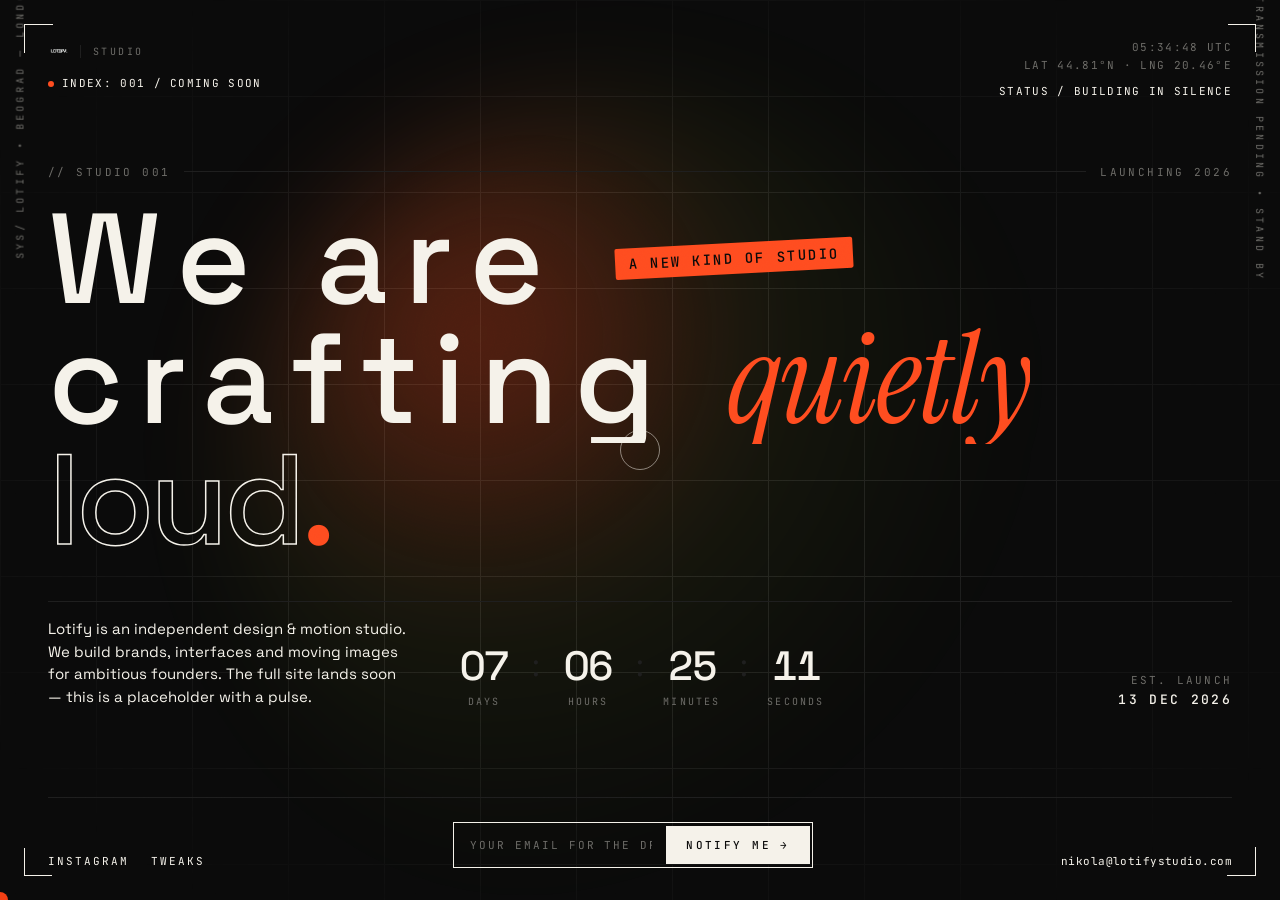
==== commit d433a72f: "Update index.html" ====
--- a/index.html
+++ b/index.html
@@ -3,6 +3,7 @@
 <head>
 <meta charset="utf-8" />
 <meta name="viewport" content="width=device-width, initial-scale=1" />
+<link rel="icon" type="image/png" href="assets/lotify-logo.png">
 <title>Lotify Studio — Coming Soon</title>
 <link rel="preconnect" href="https://fonts.googleapis.com">
 <link rel="preconnect" href="https://fonts.gstatic.com" crossorigin>
